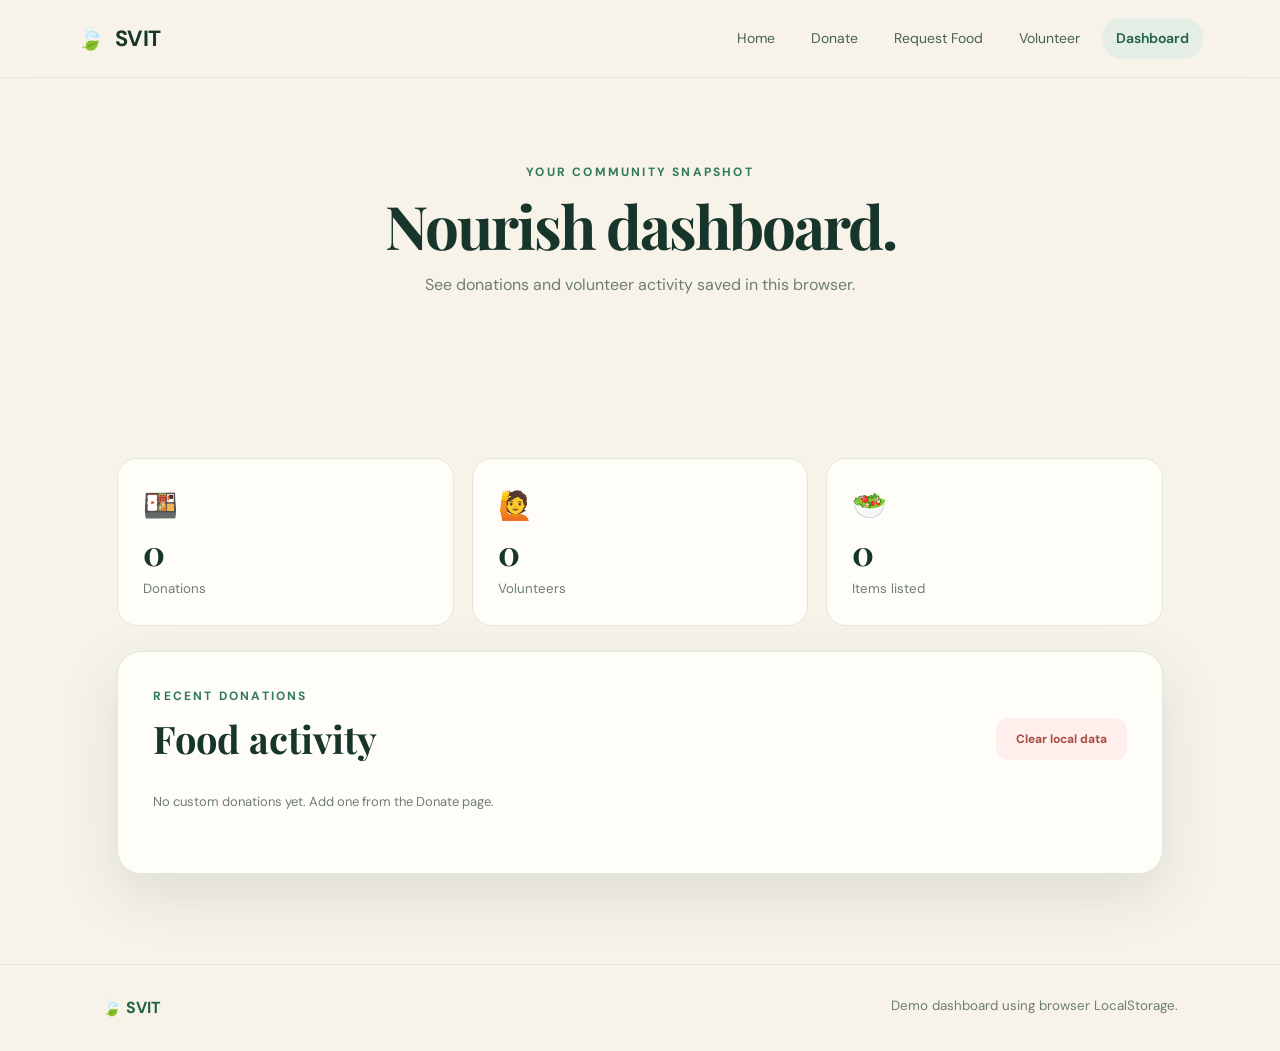
==== dashboard.html @ 5282616e "all files are oploaded" ====
<!DOCTYPE html>
<html lang="en"><head>
<meta charset="UTF-8"><meta name="viewport" content="width=device-width,initial-scale=1.0">
<title>Dashboard — SVIT</title>
<link rel="preconnect" href="https://fonts.googleapis.com"><link rel="preconnect" href="https://fonts.gstatic.com" crossorigin>
<link href="https://fonts.googleapis.com/css2?family=DM+Sans:wght@400;500;600;700&family=Playfair+Display:wght@600;700&display=swap" rel="stylesheet">
<link rel="stylesheet" href="css/style.css"></head><body>
<header class="navbar"><a class="brand" href="index.html"><span>🍃</span> SVIT</a><button class="menu-btn" onclick="toggleMenu()">☰</button><nav id="nav"><a href="index.html">Home</a><a href="donate.html">Donate</a><a href="request.html">Request Food</a><a href="volunteer.html">Volunteer</a><a class="active" href="dashboard.html">Dashboard</a></nav></header>
<main>
<section class="page-hero"><p class="eyebrow">YOUR COMMUNITY SNAPSHOT</p><h1>Nourish dashboard.</h1><p>See donations and volunteer activity saved in this browser.</p></section>
<section class="section">
<div class="dash-stats"><div><span>🍱</span><b id="dDonations">0</b><small>Donations</small></div><div><span>🙋</span><b id="dVolunteers">0</b><small>Volunteers</small></div><div><span>🥗</span><b id="dQuantity">0</b><small>Items listed</small></div></div>
<div class="dashboard-card"><div class="section-head"><div><p class="eyebrow">RECENT DONATIONS</p><h2>Food activity</h2></div><button class="btn danger" onclick="clearData()">Clear local data</button></div><div id="dashList"></div></div>
</section></main><footer><span>🍃 SVIT</span><small>Demo dashboard using browser LocalStorage.</small></footer>
<script src="js/main.js"></script></body></html>
---- css/style.css ----
:root{--ink:#17352b;--green:#1f6046;--green2:#2f7a5a;--cream:#f7f3e9;--paper:#fffdf8;--muted:#6e7d76;--line:#dfe7df;--shadow:0 20px 60px rgba(31,66,51,.12)}
*{box-sizing:border-box;margin:0;padding:0}body{font-family:"DM Sans",sans-serif;color:var(--ink);background:var(--cream);line-height:1.6}a{text-decoration:none;color:inherit}
.navbar{height:78px;display:flex;align-items:center;justify-content:space-between;padding:0 6%;background:rgba(247,243,233,.92);backdrop-filter:blur(12px);position:sticky;top:0;z-index:10;border-bottom:1px solid rgba(31,96,70,.08)}
.brand{font-weight:700;font-size:22px;letter-spacing:-.5px}.brand span{margin-right:7px}nav{display:flex;gap:8px}nav a{padding:9px 14px;border-radius:20px;font-size:14px;color:#496057}nav a:hover,nav a.active{background:#e4eee6;color:var(--green);font-weight:600}.menu-btn{display:none;border:0;background:none;font-size:24px}
.hero{min-height:620px;display:grid;grid-template-columns:1fr 1fr;gap:30px;align-items:center;padding:70px 8%;overflow:hidden}.eyebrow{font-size:12px;letter-spacing:2.2px;font-weight:700;color:var(--green2);margin-bottom:12px}.hero h1,.page-hero h1,h2{font-family:"Playfair Display",serif}.hero h1{font-size:clamp(55px,7vw,90px);line-height:.98;letter-spacing:-4px}.hero h1 em{color:var(--green2);font-style:normal}.hero-text{max-width:570px;color:var(--muted);font-size:17px;margin:25px 0}.actions{display:flex;gap:12px;flex-wrap:wrap}.btn{display:inline-flex;align-items:center;justify-content:center;border:0;cursor:pointer;border-radius:12px;padding:13px 20px;font-weight:700;font-family:inherit}.btn.primary{background:var(--green);color:white;box-shadow:0 10px 25px rgba(31,96,70,.2)}.btn.primary:hover{transform:translateY(-2px)}.btn.ghost{border:1px solid #b8c8be;color:var(--green);background:transparent}.btn.light{background:#fff;color:var(--green)}.btn.danger{background:#fff0ee;color:#a74c40;font-size:12px}.mini-proof{margin-top:35px;font-size:13px;color:var(--muted)}.mini-proof span{display:inline-flex;width:28px;height:28px;border-radius:50%;background:#dcebe1;align-items:center;justify-content:center;margin-right:7px;color:var(--green)}
.hero-art{height:500px;position:relative;display:flex;align-items:center;justify-content:center}.blob{width:390px;height:390px;border-radius:48% 52% 58% 42%;background:#dceadf;transform:rotate(-12deg);position:absolute}.plate{width:290px;height:290px;border-radius:50%;background:#fff;box-shadow:0 25px 50px rgba(34,67,52,.18);display:flex;align-items:center;justify-content:center;font-size:135px;position:relative;border:12px solid #f0f4ed}.floating-card{position:absolute;background:rgba(255,255,255,.9);backdrop-filter:blur(10px);padding:15px 18px;border-radius:16px;box-shadow:var(--shadow);display:flex;gap:10px;align-items:center}.floating-card small{display:block;color:var(--muted);font-size:11px}.card-one{top:90px;right:0}.card-two{bottom:85px;left:10px}.card-two span{font-size:12px;color:var(--muted)}
.impact{display:grid;grid-template-columns:repeat(4,1fr);background:var(--green);color:white;padding:34px 8%;text-align:center}.impact div{border-right:1px solid rgba(255,255,255,.16)}.impact div:last-child{border:0}.impact strong{display:block;font:700 32px "Playfair Display",serif}.impact span{font-size:12px;opacity:.75}
.section{padding:90px 8%;max-width:1250px;margin:auto}.section-head{display:flex;justify-content:space-between;align-items:end;margin-bottom:32px}.section h2{font-size:38px;line-height:1.1}.text-link{color:var(--green);font-weight:700}.steps{display:grid;grid-template-columns:repeat(3,1fr);gap:18px}.step{background:var(--paper);border:1px solid var(--line);padding:30px;border-radius:22px;position:relative}.step>span{position:absolute;right:22px;top:18px;color:#a7b8ae;font-size:12px}.step>div{font-size:35px;margin-bottom:15px}.step h3{font-size:20px}.step p{color:var(--muted);font-size:14px;margin-top:7px}.available{padding-top:25px}.food-grid{display:grid;grid-template-columns:repeat(3,1fr);gap:18px}.food-card{background:var(--paper);border:1px solid var(--line);border-radius:20px;padding:22px;transition:.2s}.food-card:hover{transform:translateY(-4px);box-shadow:var(--shadow)}.food-icon{width:54px;height:54px;border-radius:16px;background:#e7f0e7;display:flex;align-items:center;justify-content:center;font-size:27px;margin-bottom:17px}.food-card h3{margin-bottom:3px}.food-card p{font-size:13px;color:var(--muted)}.tag{display:inline-block;margin-top:15px;padding:5px 9px;border-radius:10px;background:#edf3ed;color:var(--green);font-size:11px;font-weight:700}
.cta{margin:30px 8% 80px;padding:55px 6%;border-radius:28px;background:var(--green2);color:white;display:flex;justify-content:space-between;align-items:center;gap:30px}.cta .eyebrow{color:#cfe6d5}.cta h2{font-size:43px;line-height:1.1}
footer{padding:30px 8%;border-top:1px solid var(--line);display:flex;justify-content:space-between;color:var(--green);font-weight:700}footer small{color:var(--muted);font-weight:400}
.page-hero{text-align:center;padding:85px 20px 55px}.page-hero h1{font-size:60px;line-height:1.05;letter-spacing:-2px}.page-hero>p:last-child{max-width:580px;margin:15px auto;color:var(--muted)}
.form-wrap{max-width:850px;margin:0 auto;padding:0 20px 80px}.form-card,.dashboard-card{background:var(--paper);border:1px solid var(--line);border-radius:24px;padding:35px;box-shadow:var(--shadow)}.form-card h2{font-size:32px}.muted{color:var(--muted);font-size:13px;margin:4px 0 25px}.form-grid{display:grid;grid-template-columns:1fr 1fr;gap:18px;margin-bottom:25px}label{font-size:13px;font-weight:700}input,select{display:block;width:100%;margin-top:7px;padding:13px 14px;border:1px solid #cfdad2;border-radius:11px;background:#fff;font:inherit;color:var(--ink);outline:none}input:focus,select:focus{border-color:var(--green2);box-shadow:0 0 0 3px #e1eee5}.full{grid-column:1/-1}.success{color:var(--green);font-size:13px;margin-top:12px;font-weight:700}.searchbar{display:flex;gap:12px;margin-bottom:25px}.searchbar input{margin:0}.searchbar select{max-width:210px;margin:0}.request-area{padding-top:20px}.dash-stats{display:grid;grid-template-columns:repeat(3,1fr);gap:18px;margin-bottom:25px}.dash-stats>div{background:var(--paper);border:1px solid var(--line);border-radius:20px;padding:25px}.dash-stats span{font-size:28px;display:block}.dash-stats b{display:block;font:700 34px "Playfair Display",serif}.dash-stats small{color:var(--muted)}.activity{padding:15px 0;border-bottom:1px solid var(--line);display:flex;justify-content:space-between;gap:15px}.activity:last-child{border:0}.activity small{color:var(--muted)}
@media(max-width:800px){.navbar{height:70px}nav{display:none;position:absolute;top:70px;left:0;right:0;background:var(--cream);padding:15px 6%;flex-direction:column;border-bottom:1px solid var(--line)}nav.show{display:flex}.menu-btn{display:block}.hero{grid-template-columns:1fr;padding:55px 7%}.hero-art{height:360px}.blob{width:280px;height:280px}.plate{width:210px;height:210px;font-size:90px}.card-one{right:0;top:20px}.card-two{left:0;bottom:25px}.impact{grid-template-columns:1fr 1fr;gap:25px}.impact div:nth-child(2){border:0}.steps,.food-grid{grid-template-columns:1fr}.cta{margin:20px 5% 50px;display:block}.cta .btn{margin-top:25px}.section{padding:60px 6%}.page-hero h1{font-size:45px}.form-grid,.dash-stats{grid-template-columns:1fr}.full{grid-column:auto}.searchbar{flex-direction:column}.searchbar select{max-width:none}footer{flex-direction:column;gap:8px}}
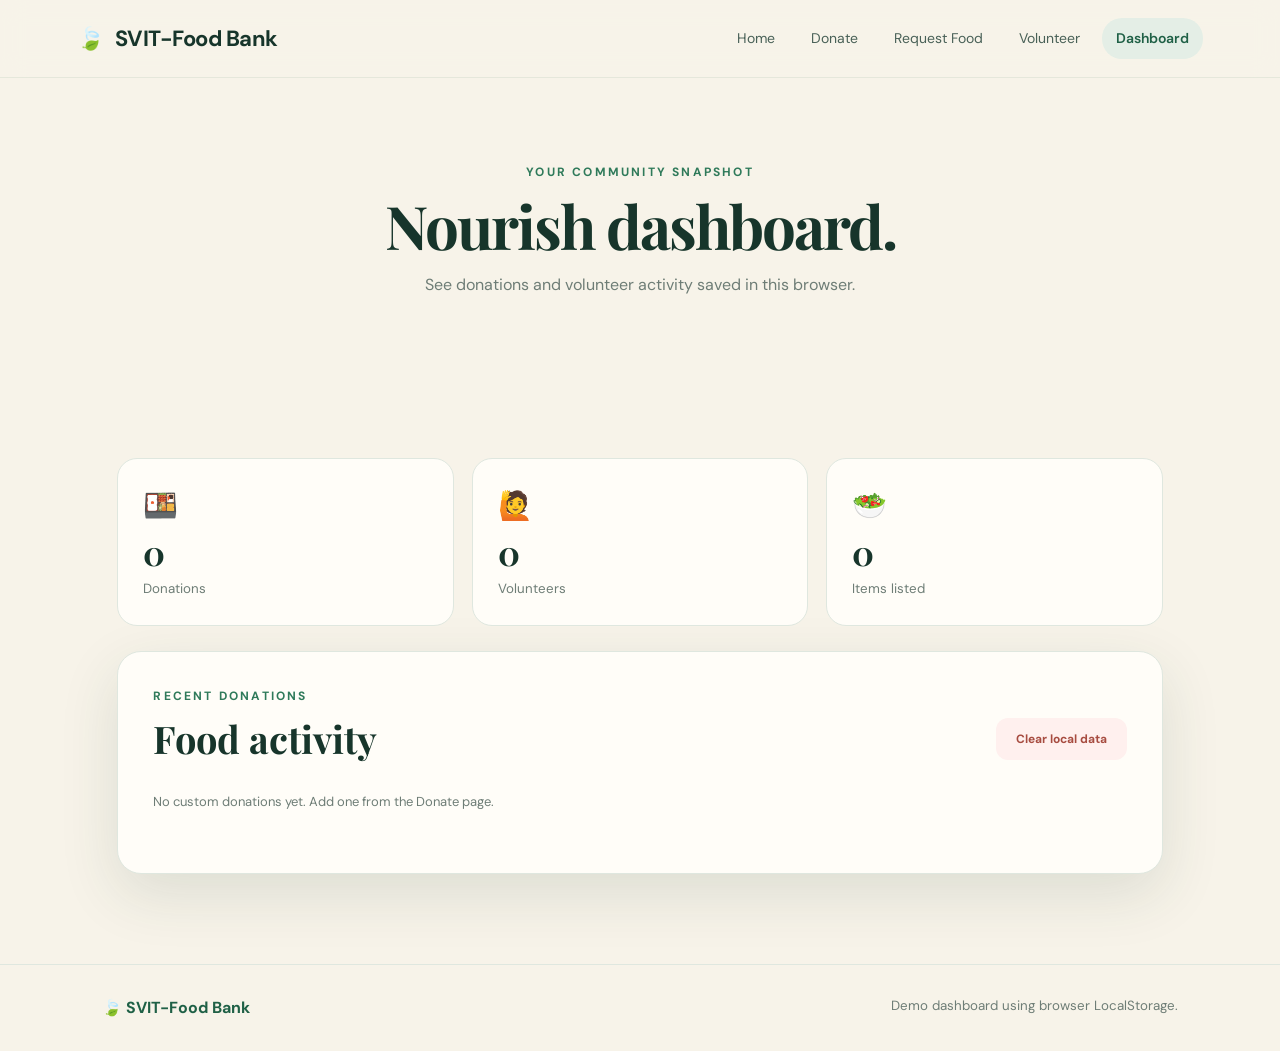
==== commit 7cfc97ce: "updated website name" ====
--- a/dashboard.html
+++ b/dashboard.html
@@ -5,11 +5,11 @@
 <link rel="preconnect" href="https://fonts.googleapis.com"><link rel="preconnect" href="https://fonts.gstatic.com" crossorigin>
 <link href="https://fonts.googleapis.com/css2?family=DM+Sans:wght@400;500;600;700&family=Playfair+Display:wght@600;700&display=swap" rel="stylesheet">
 <link rel="stylesheet" href="css/style.css"></head><body>
-<header class="navbar"><a class="brand" href="index.html"><span>🍃</span> SVIT</a><button class="menu-btn" onclick="toggleMenu()">☰</button><nav id="nav"><a href="index.html">Home</a><a href="donate.html">Donate</a><a href="request.html">Request Food</a><a href="volunteer.html">Volunteer</a><a class="active" href="dashboard.html">Dashboard</a></nav></header>
+<header class="navbar"><a class="brand" href="index.html"><span>🍃</span> SVIT-Food Bank</a><button class="menu-btn" onclick="toggleMenu()">☰</button><nav id="nav"><a href="index.html">Home</a><a href="donate.html">Donate</a><a href="request.html">Request Food</a><a href="volunteer.html">Volunteer</a><a class="active" href="dashboard.html">Dashboard</a></nav></header>
 <main>
 <section class="page-hero"><p class="eyebrow">YOUR COMMUNITY SNAPSHOT</p><h1>Nourish dashboard.</h1><p>See donations and volunteer activity saved in this browser.</p></section>
 <section class="section">
 <div class="dash-stats"><div><span>🍱</span><b id="dDonations">0</b><small>Donations</small></div><div><span>🙋</span><b id="dVolunteers">0</b><small>Volunteers</small></div><div><span>🥗</span><b id="dQuantity">0</b><small>Items listed</small></div></div>
 <div class="dashboard-card"><div class="section-head"><div><p class="eyebrow">RECENT DONATIONS</p><h2>Food activity</h2></div><button class="btn danger" onclick="clearData()">Clear local data</button></div><div id="dashList"></div></div>
-</section></main><footer><span>🍃 SVIT</span><small>Demo dashboard using browser LocalStorage.</small></footer>
+</section></main><footer><span>🍃 SVIT-Food Bank</span><small>Demo dashboard using browser LocalStorage.</small></footer>
 <script src="js/main.js"></script></body></html>
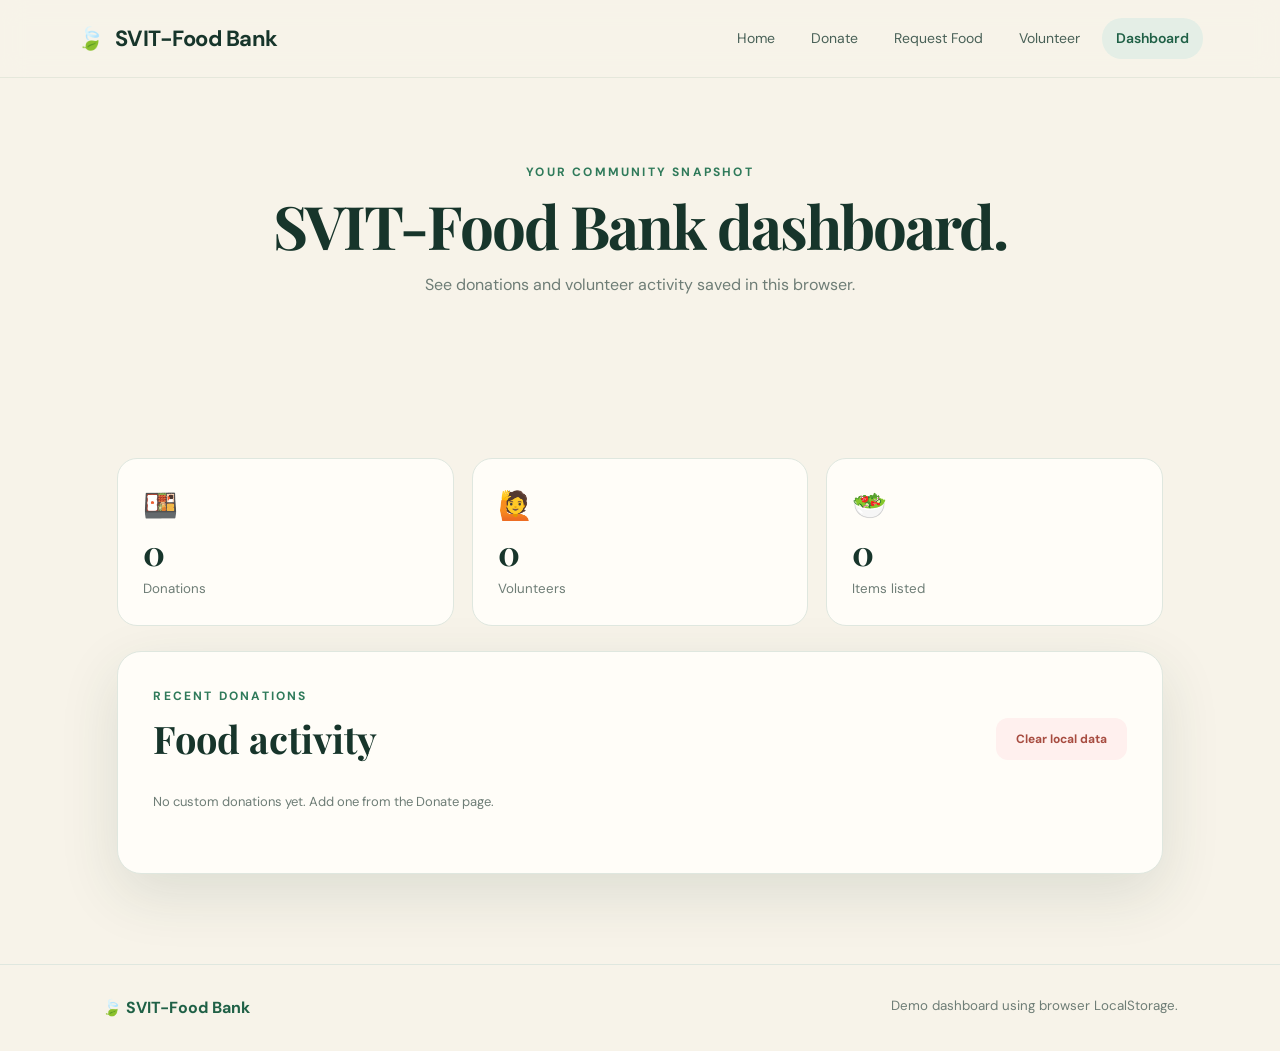
==== commit 5fc091fe: "dashboard name update" ====
--- a/dashboard.html
+++ b/dashboard.html
@@ -7,7 +7,7 @@
 <link rel="stylesheet" href="css/style.css"></head><body>
 <header class="navbar"><a class="brand" href="index.html"><span>🍃</span> SVIT-Food Bank</a><button class="menu-btn" onclick="toggleMenu()">☰</button><nav id="nav"><a href="index.html">Home</a><a href="donate.html">Donate</a><a href="request.html">Request Food</a><a href="volunteer.html">Volunteer</a><a class="active" href="dashboard.html">Dashboard</a></nav></header>
 <main>
-<section class="page-hero"><p class="eyebrow">YOUR COMMUNITY SNAPSHOT</p><h1>Nourish dashboard.</h1><p>See donations and volunteer activity saved in this browser.</p></section>
+<section class="page-hero"><p class="eyebrow">YOUR COMMUNITY SNAPSHOT</p><h1>SVIT-Food Bank dashboard.</h1><p>See donations and volunteer activity saved in this browser.</p></section>
 <section class="section">
 <div class="dash-stats"><div><span>🍱</span><b id="dDonations">0</b><small>Donations</small></div><div><span>🙋</span><b id="dVolunteers">0</b><small>Volunteers</small></div><div><span>🥗</span><b id="dQuantity">0</b><small>Items listed</small></div></div>
 <div class="dashboard-card"><div class="section-head"><div><p class="eyebrow">RECENT DONATIONS</p><h2>Food activity</h2></div><button class="btn danger" onclick="clearData()">Clear local data</button></div><div id="dashList"></div></div>
